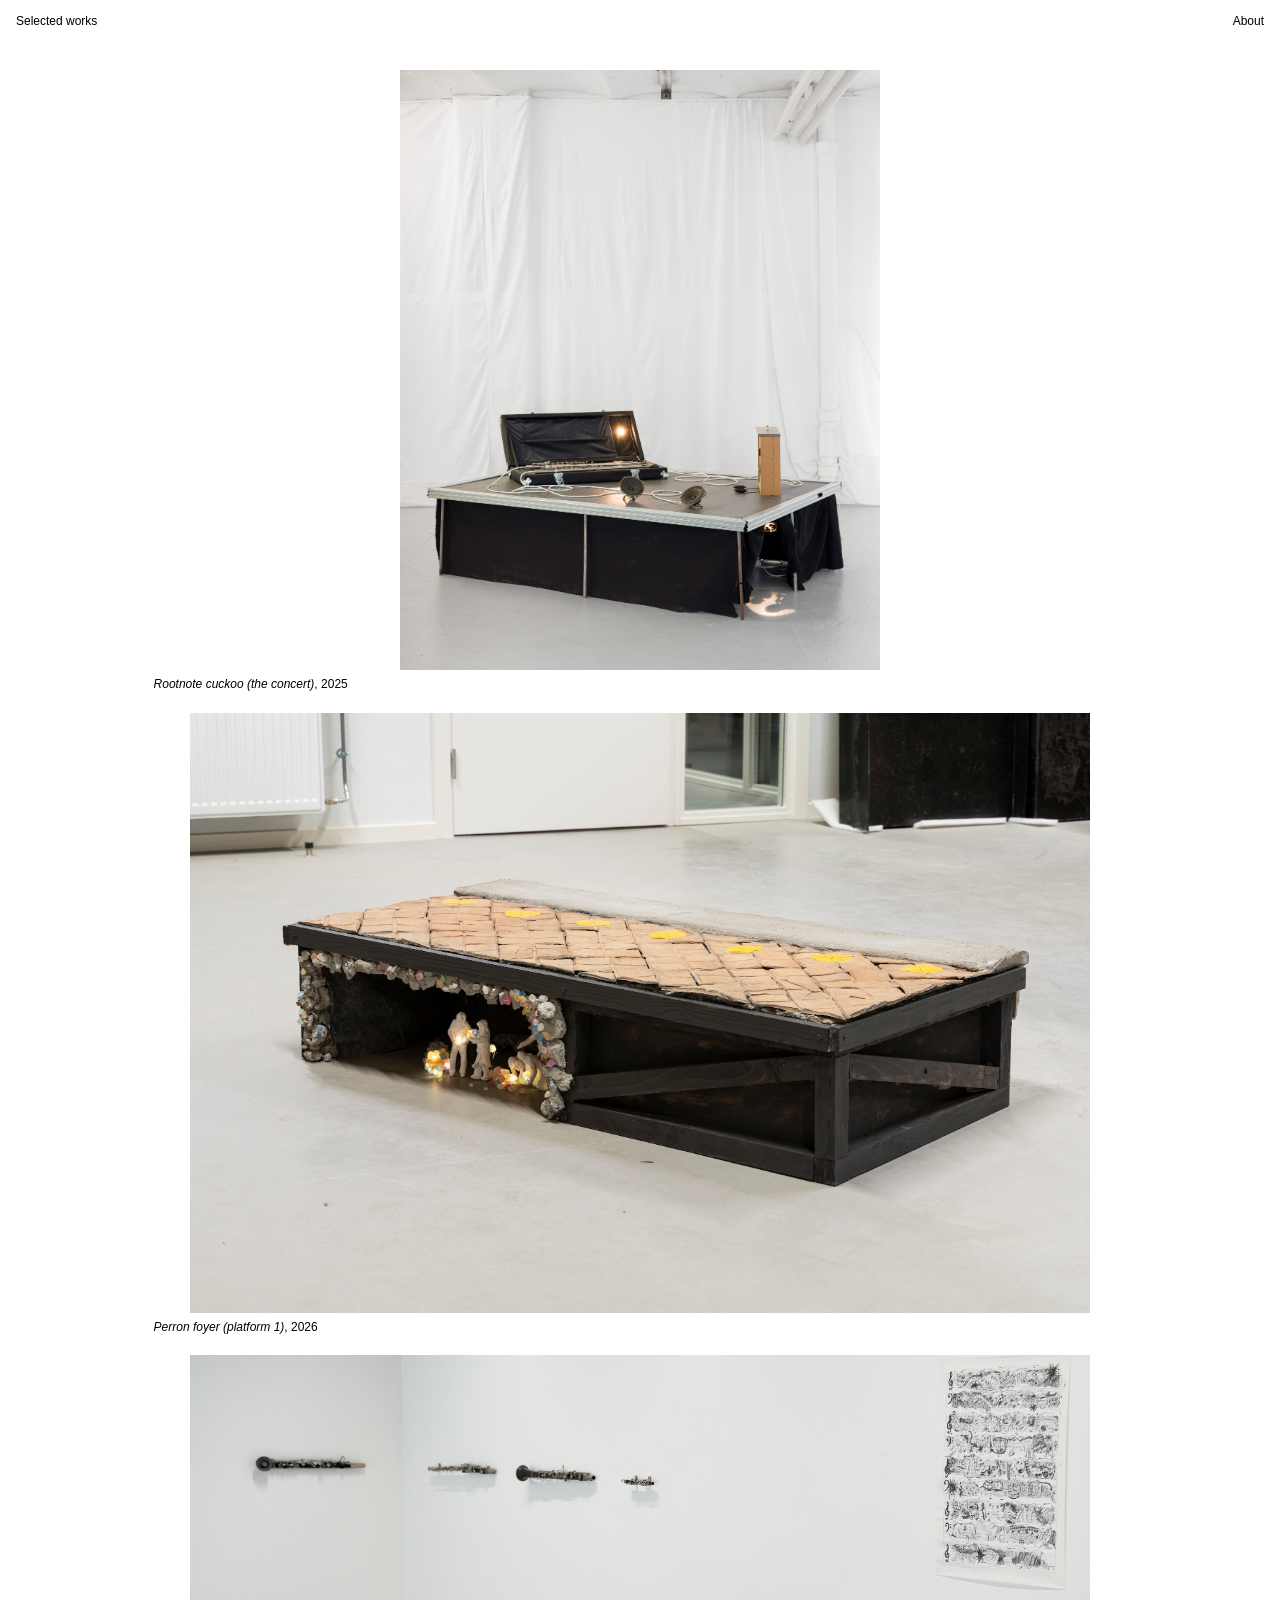
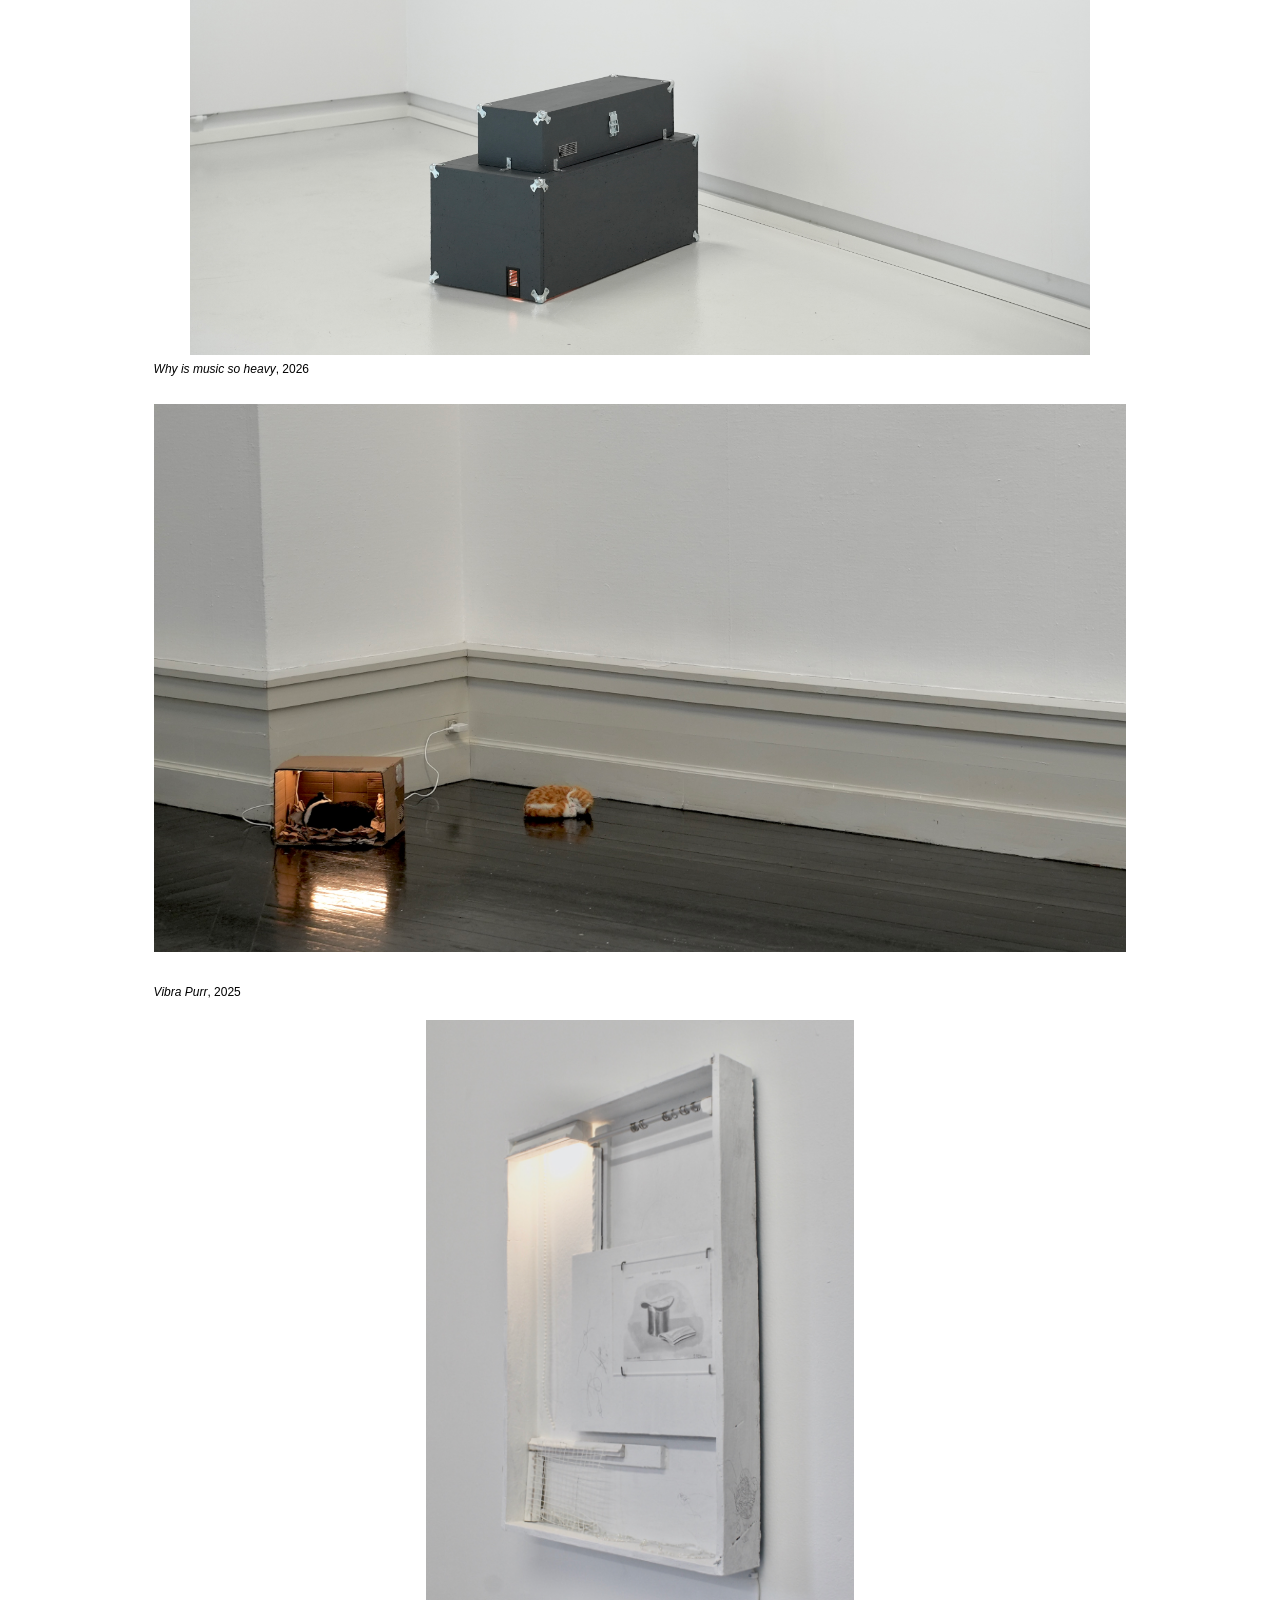
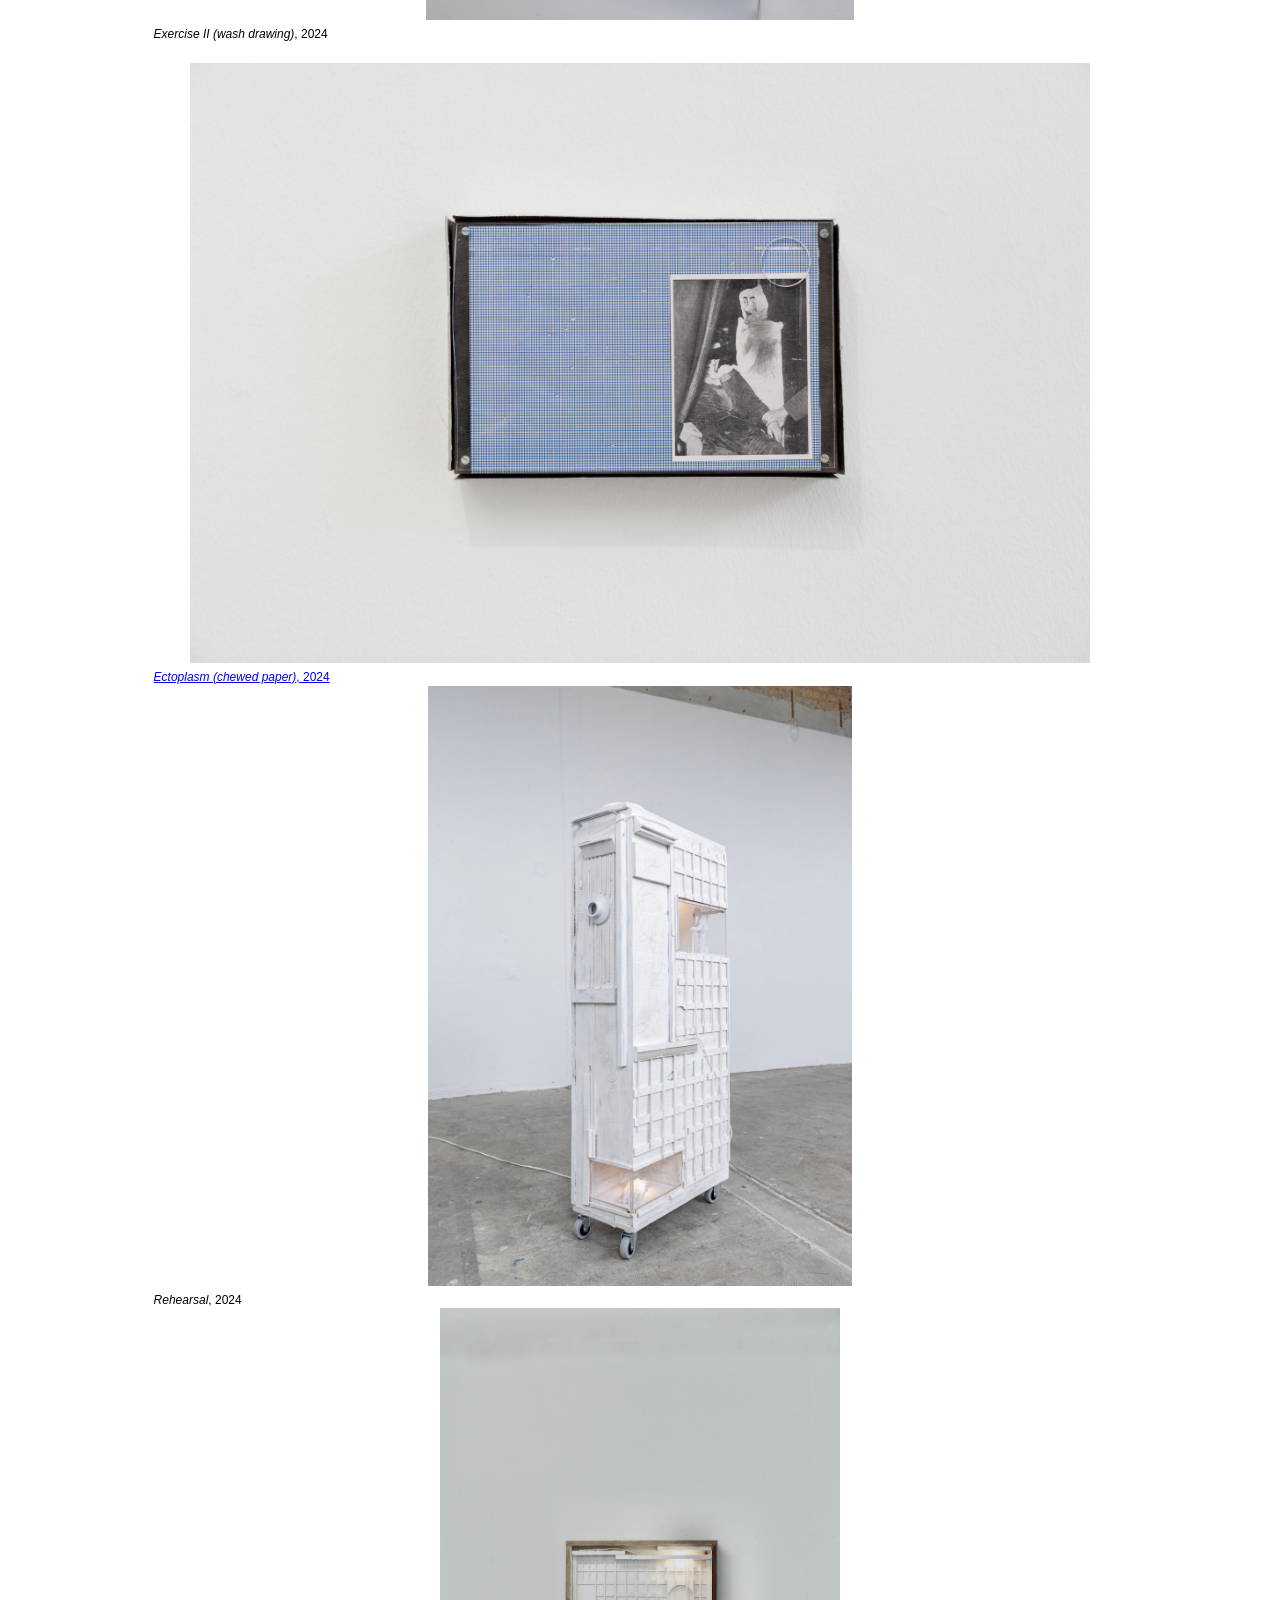
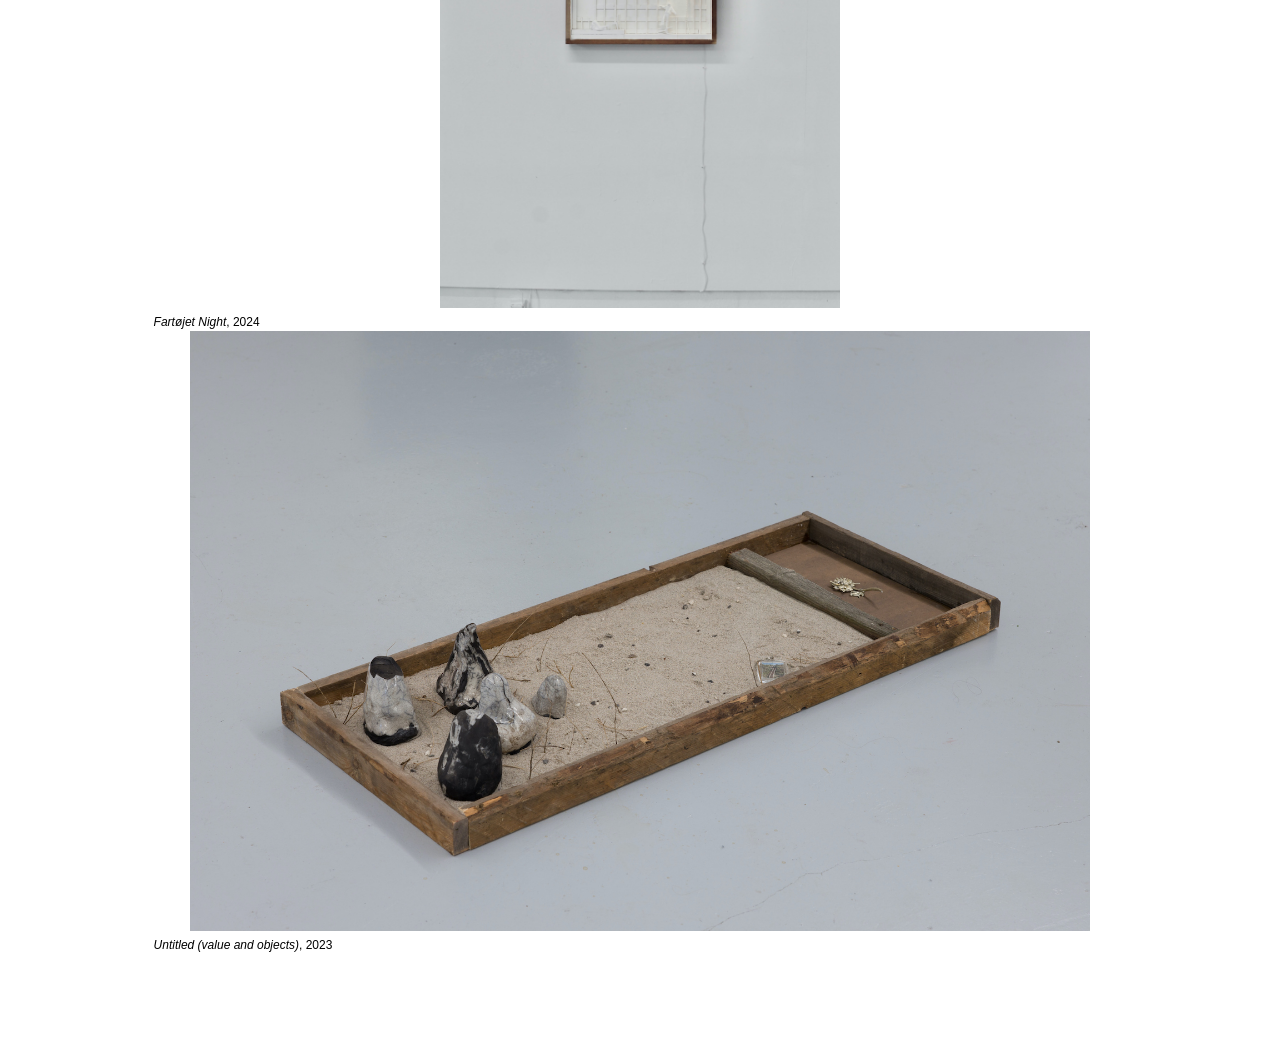
==== index.html @ e44348d5 "Rename works.html to index.html" ====
<!DOCTYPE html>
<html lang="en">

<head>
    <meta charset="UTF-8">
    <meta name="viewport" content="width=device-width, initial-scale=1.0">

    <title>William Niels Møller Nielsen</title>

    <link rel="stylesheet" href="style.css">
</head>


<body>

    <nav>
        <a href="index.html">Selected works</a>
        <a href="about.html">About</a>
    </nav>

    <main>

        <div class="work" id="rootnote">
            <a class="gateway" href="rootnote.html">
                <img src="images/images/djk3års2025_Photo-MikkelKaldal-9.jpg" alt="Rootnote cuckoo">
            </a>

            <div>
                <div class="caption">
                    <span><em>Rootnote cuckoo (the concert)</em>, 2025</span>
                    <span></span>
                </div>
            </div>
        </div>

        <div class="work" id="perron">
            <a class="gateway" href="perron.html">
                <img src="images/images/2. Perron Foyer-kopi.jpg" alt="Perron foyer">
            </a>

            <div>
                <div class="caption">
                    <span><em>Perron foyer (platform 1)</em>, 2026</span>
                    <span></span>
                </div>
            </div>
        </div>

                <div class="work" id="why">
            <a class="gateway" href="why.html">
                <img src="images/images/1.JPG" alt="Why Is Music So Heavy">
            </a>

            <div>
                <div class="caption">
                    <span><em>Why is music so heavy</em>, 2026</span>
                    <span></span>
                </div>

        <div class="work" id="vibrapurr">
            <a class="gateway" href="vivrapurr.html">
                <img src="images/images/Vibra 1.jpg" alt="Vibra Purr">
            </a>

            <div>
                <div class="caption">
                    <span><em>Vibra Purr</em>, 2025</span>
                    <span></span>
                </div>
        
            </div>
        </div>

        <div class="work" id="exercise-ii-wash-drawing">
            <a class="gateway" href="Exercise.html">
                <img src="images/images/Exercise_2.jpeg" alt="Exercise II — overview">
            </a>

            <div>
                <div class="caption">
                    <span><em>Exercise II (wash drawing)</em>, 2024</span>
                    <span></span>
                </div>
            </div>
        </div>
                
         <div class="work" id="ecto">
            <a class="gateway" href="Ecto.html">
                <img src="images/images/ecto1.jpg" alt="Ecto">

                 <div class="caption">
                    <span><em>Ectoplasm (chewed paper)</em>, 2024</span>
                    <span></span>
                </div>

        <div class="work" id="rehearsal">
            <a class="gateway" href="rehearsal.html">
                <img src="images/images/rehearsal1.JPEG" alt="Rehearsal">
            </a>
<div class="caption">
                    <span><em>Rehearsal</em>, 2024</span>
                    <span></span>
        </div>
   <div class="work" id="Fartøjet">
            <a class="gateway" href="Far.html">
                <img src="images/images/Fartøjet 1.jpeg" alt="Fartøjet">
            </a>
<div class="caption">
                    <span><em>Fartøjet Night</em>, 2024</span>
                    <span></span>
     </div>
        <div class="work" id="untitled-value-and-objects">
            <a class="gateway" href="Value.html">
                <img src="images/images/B1.png" alt="Untitled">
            </a>

            <div>
                <div class="caption">
                    <span><em>Untitled (value and objects)</em>, 2023</span>
                    <span></span>
                </div>
            </div>
        </div>

    </main>

</body>

</html>
---- style.css ----
/* BASIC */

* {
    box-sizing: border-box;
}

html,
body {
    margin: 0;
    padding: 0;
}

:root {
    /* image sizing for works: smaller on mobile, larger on desktop */
    --work-image-height-sm: 400px;
    --work-image-height-lg: 600px;
    --work-image-bg: white;
}

body {
    background: white;
    color: black;

    font-family: Helvetica;
    font-size: 12px;

    line-height: 1.3;
}


/* NAVIGATION */

nav {
    position: fixed;

    top: 0;
    left: 0;

    width: 100%;

    display: flex;
    justify-content: space-between;

    padding: 14px 16px;

    background: white;

    z-index: 100;
}

nav a {
    color: black;
    text-decoration: none;
}

nav a:hover {
    text-decoration: underline;
}


/* WORKS */

main {
    padding: 70px 16px 80px;
}

.work {
    margin-bottom: 20px;
}

/* Make all images fit into a fixed-height box without cropping.
   Portrait and landscape images will be centered and scaled to fit,
   producing a consistent visual size while preserving the entire image. */
.work img {
    display: block;

    width: 100%;
    max-width: 100%;
    height: var(--work-image-height-sm);

    object-fit: contain;     /* do not crop; preserve aspect ratio */
    object-position: center;

    background: var(--work-image-bg); /* visible padding area for portrait images */
}

.caption {
    display: flex;
    justify-content: space-between;

    margin-top: 7px;
}


/* ABOUT */

.about {
    max-width: 600px;
}

.about h1 {
    font-size: 10px;
    font-weight: normal;

    margin: 0 0 20px;
}

.about p {
    margin: 0 0 25px;
}

.about a {
    color: black;
}

.about-image img {
    display: block;
    width: 100%;
    height: auto;
    object-fit: contain;
}


/* DESKTOP */

@media (min-width: 900px) {

    main {
        padding-left: 12vw;
        padding-right: 12vw;
    }

    .work img {
        height: var(--work-image-height-lg);
    }

}

/* Gateway button image cursor */
.gateway img {
    cursor: pointer;
}

/* Banner page styles for the gateway pages */
.banner-page .banner {
    height: 100vh;
    background-size: cover;
    background-position: center;
    display: flex;
    align-items: center;
    justify-content: center;
}

.banner-inner {
    background: rgba(255,255,255,0.85);
    padding: 30px;
    text-align: center;
    max-width: 800px;
}

.enter-button {
    display: inline-block;
    margin-top: 18px;
    padding: 10px 18px;
    background: black;
    color: white;
    text-decoration: none;
    font-weight: bold;
}

.enter-button:hover {
    opacity: 0.9;
}
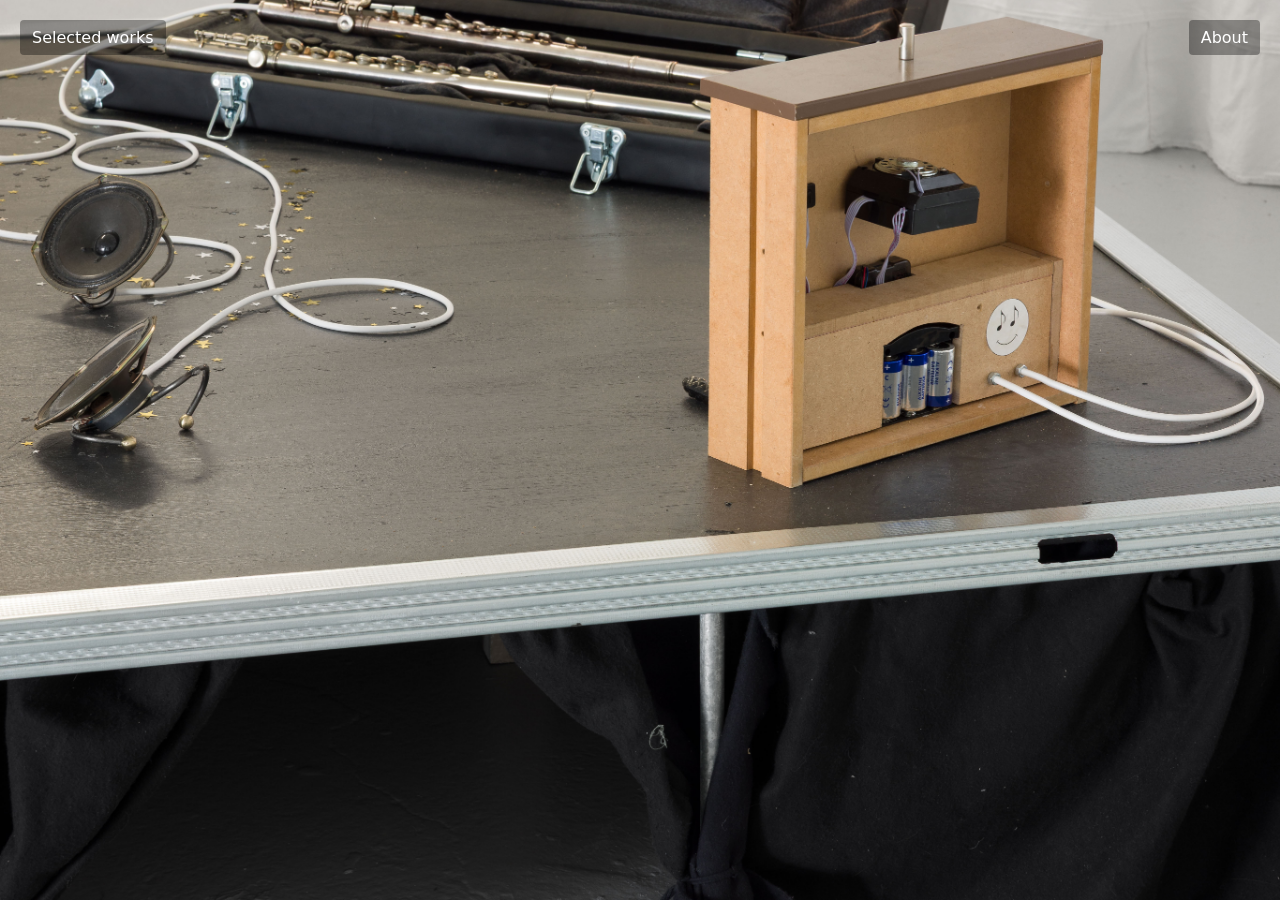
==== commit c88f7fd5: "Add selected.html (copy of previous index) and replace index.html with full-bleed hero start page" ====
--- a/index.html
+++ b/index.html
@@ -1,129 +1,34 @@
 <!DOCTYPE html>
 <html lang="en">
-
 <head>
-    <meta charset="UTF-8">
-    <meta name="viewport" content="width=device-width, initial-scale=1.0">
-
-    <title>William Niels Møller Nielsen</title>
-
-    <link rel="stylesheet" href="style.css">
+  <meta charset="utf-8">
+  <meta name="viewport" content="width=device-width,initial-scale=1">
+  <title>William Niels Møller Nielsen</title>
+  <style>
+    html,body{height:100%;margin:0}
+    body{
+      background-image:url('images/images/djk3års2025_Photo-MikkelKaldal-10.jpg');
+      background-size:cover;
+      background-position:center;
+      background-repeat:no-repeat;
+      font-family:system-ui, -apple-system, "Segoe UI", Roboto, "Helvetica Neue", Arial;
+      color:#fff;
+    }
+    nav{position:fixed;top:20px;left:20px;right:20px;display:flex;justify-content:space-between;align-items:center;pointer-events:none}
+    nav a{pointer-events:auto;color:#fff;text-decoration:none;padding:8px 12px;border-radius:4px;transition:background .15s, color .15s}
+    nav a.left{background:rgba(0,0,0,0.35)}
+    nav a.right{background:rgba(0,0,0,0.35)}
+    nav a:hover{background:rgba(0,0,0,0.6)}
+    .visually-hidden{position:absolute;width:1px;height:1px;padding:0;margin:-1px;overflow:hidden;clip:rect(0 0 0 0);white-space:nowrap;border:0}
+  </style>
 </head>
-
-
 <body>
-
-    <nav>
-        <a href="index.html">Selected works</a>
-        <a href="about.html">About</a>
-    </nav>
-
-    <main>
-
-        <div class="work" id="rootnote">
-            <a class="gateway" href="rootnote.html">
-                <img src="images/images/djk3års2025_Photo-MikkelKaldal-9.jpg" alt="Rootnote cuckoo">
-            </a>
-
-            <div>
-                <div class="caption">
-                    <span><em>Rootnote cuckoo (the concert)</em>, 2025</span>
-                    <span></span>
-                </div>
-            </div>
-        </div>
-
-        <div class="work" id="perron">
-            <a class="gateway" href="perron.html">
-                <img src="images/images/2. Perron Foyer-kopi.jpg" alt="Perron foyer">
-            </a>
-
-            <div>
-                <div class="caption">
-                    <span><em>Perron foyer (platform 1)</em>, 2026</span>
-                    <span></span>
-                </div>
-            </div>
-        </div>
-
-                <div class="work" id="why">
-            <a class="gateway" href="why.html">
-                <img src="images/images/1.JPG" alt="Why Is Music So Heavy">
-            </a>
-
-            <div>
-                <div class="caption">
-                    <span><em>Why is music so heavy</em>, 2026</span>
-                    <span></span>
-                </div>
-
-        <div class="work" id="vibrapurr">
-            <a class="gateway" href="vivrapurr.html">
-                <img src="images/images/Vibra 1.jpg" alt="Vibra Purr">
-            </a>
-
-            <div>
-                <div class="caption">
-                    <span><em>Vibra Purr</em>, 2025</span>
-                    <span></span>
-                </div>
-        
-            </div>
-        </div>
-
-        <div class="work" id="exercise-ii-wash-drawing">
-            <a class="gateway" href="Exercise.html">
-                <img src="images/images/Exercise_2.jpeg" alt="Exercise II — overview">
-            </a>
-
-            <div>
-                <div class="caption">
-                    <span><em>Exercise II (wash drawing)</em>, 2024</span>
-                    <span></span>
-                </div>
-            </div>
-        </div>
-                
-         <div class="work" id="ecto">
-            <a class="gateway" href="Ecto.html">
-                <img src="images/images/ecto1.jpg" alt="Ecto">
-
-                 <div class="caption">
-                    <span><em>Ectoplasm (chewed paper)</em>, 2024</span>
-                    <span></span>
-                </div>
-
-        <div class="work" id="rehearsal">
-            <a class="gateway" href="rehearsal.html">
-                <img src="images/images/rehearsal1.JPEG" alt="Rehearsal">
-            </a>
-<div class="caption">
-                    <span><em>Rehearsal</em>, 2024</span>
-                    <span></span>
-        </div>
-   <div class="work" id="Fartøjet">
-            <a class="gateway" href="Far.html">
-                <img src="images/images/Fartøjet 1.jpeg" alt="Fartøjet">
-            </a>
-<div class="caption">
-                    <span><em>Fartøjet Night</em>, 2024</span>
-                    <span></span>
-     </div>
-        <div class="work" id="untitled-value-and-objects">
-            <a class="gateway" href="Value.html">
-                <img src="images/images/B1.png" alt="Untitled">
-            </a>
-
-            <div>
-                <div class="caption">
-                    <span><em>Untitled (value and objects)</em>, 2023</span>
-                    <span></span>
-                </div>
-            </div>
-        </div>
-
-    </main>
-
+  <nav>
+    <a class="left" href="selected.html">Selected works</a>
+    <a class="right" href="about.html">About</a>
+  </nav>
+  <main>
+    <a href="selected.html" class="visually-hidden">Enter site — Selected works</a>
+  </main>
 </body>
-
 </html>
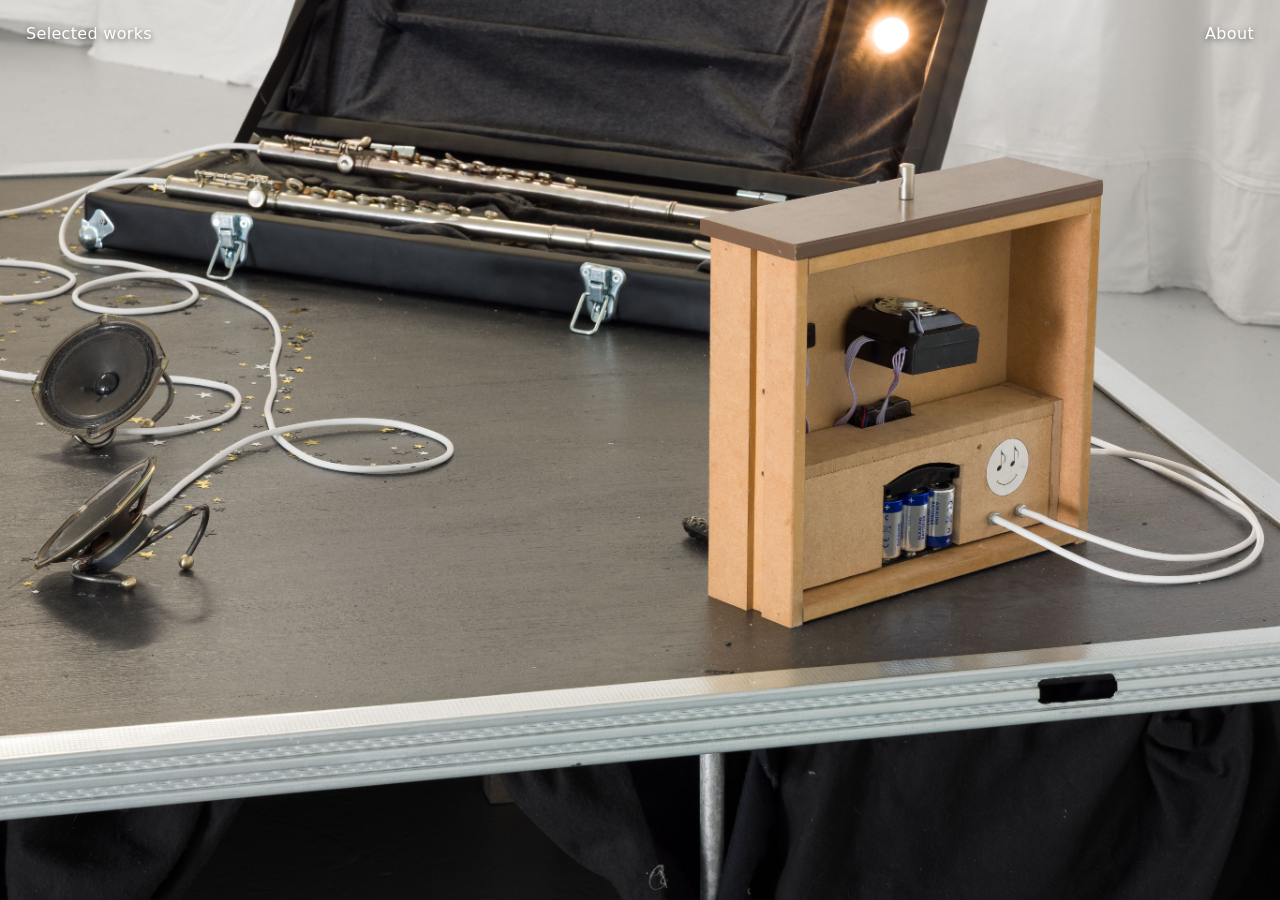
==== commit 66ac6e98: "Remove nav backgrounds and shift hero cropping up" ====
--- a/index.html
+++ b/index.html
@@ -9,17 +9,22 @@
     body{
       background-image:url('images/images/djk3års2025_Photo-MikkelKaldal-10.jpg');
       background-size:cover;
-      background-position:center;
+      /* flyt billedet lidt op */
+      background-position:center 30%;
       background-repeat:no-repeat;
       font-family:system-ui, -apple-system, "Segoe UI", Roboto, "Helvetica Neue", Arial;
       color:#fff;
     }
     nav{position:fixed;top:20px;left:20px;right:20px;display:flex;justify-content:space-between;align-items:center;pointer-events:none}
-    nav a{pointer-events:auto;color:#fff;text-decoration:none;padding:8px 12px;border-radius:4px;transition:background .15s, color .15s}
-    nav a.left{background:rgba(0,0,0,0.35)}
-    nav a.right{background:rgba(0,0,0,0.35)}
-    nav a:hover{background:rgba(0,0,0,0.6)}
+    /* fjern kasserne: ingen baggrund, ingen border-radius, mindre padding */
+    nav a{pointer-events:auto;color:#fff;text-decoration:none;padding:4px 6px;border-radius:0;transition:opacity .15s, transform .15s;font-weight:500;letter-spacing:0.02em}
+    nav a.left{}
+    nav a.right{}
+    nav a:hover{opacity:0.85;transform:translateY(-1px)}
+    /* lille skygge på teksten så den står ud over billedet */
+    nav a{ text-shadow:0 2px 6px rgba(0,0,0,0.6) }
     .visually-hidden{position:absolute;width:1px;height:1px;padding:0;margin:-1px;overflow:hidden;clip:rect(0 0 0 0);white-space:nowrap;border:0}
+    @media (max-width:520px){nav{top:12px;left:12px;right:12px}nav a{font-size:14px}}
   </style>
 </head>
 <body>
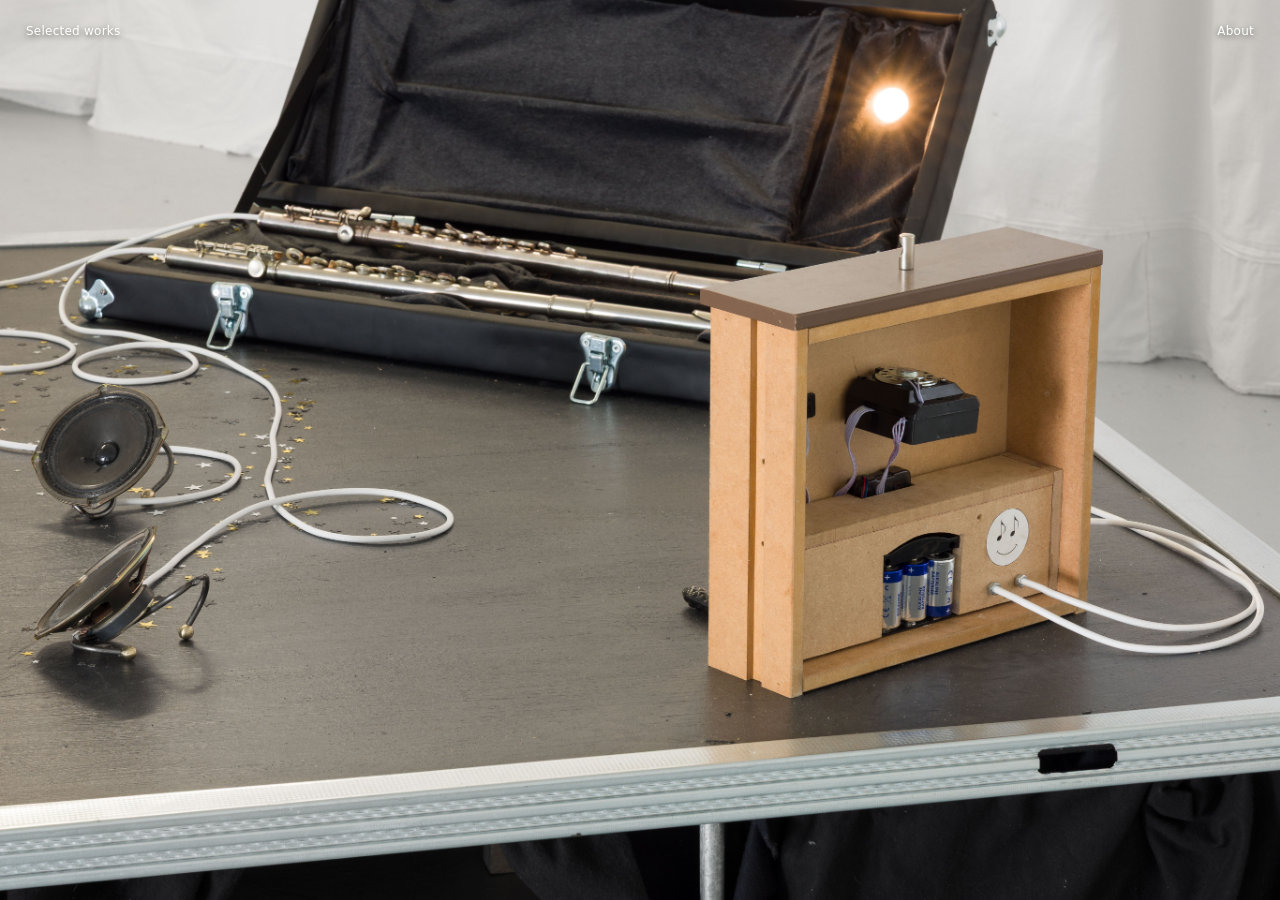
==== commit 51e71571: "Adjust hero crop to 20% and set nav link font-size to match selected.html" ====
--- a/index.html
+++ b/index.html
@@ -9,8 +9,8 @@
     body{
       background-image:url('images/images/djk3års2025_Photo-MikkelKaldal-10.jpg');
       background-size:cover;
-      /* flyt billedet lidt op */
-      background-position:center 30%;
+      /* flyt billedet mere op (20%) som du ønskede */
+      background-position:center 20%;
       background-repeat:no-repeat;
       font-family:system-ui, -apple-system, "Segoe UI", Roboto, "Helvetica Neue", Arial;
       color:#fff;
@@ -18,6 +18,8 @@
     nav{position:fixed;top:20px;left:20px;right:20px;display:flex;justify-content:space-between;align-items:center;pointer-events:none}
     /* fjern kasserne: ingen baggrund, ingen border-radius, mindre padding */
     nav a{pointer-events:auto;color:#fff;text-decoration:none;padding:4px 6px;border-radius:0;transition:opacity .15s, transform .15s;font-weight:500;letter-spacing:0.02em}
+    /* sæt font-size så den matcher selected.html (base i style.css er 12px) */
+    nav a{font-size:12px}
     nav a.left{}
     nav a.right{}
     nav a:hover{opacity:0.85;transform:translateY(-1px)}
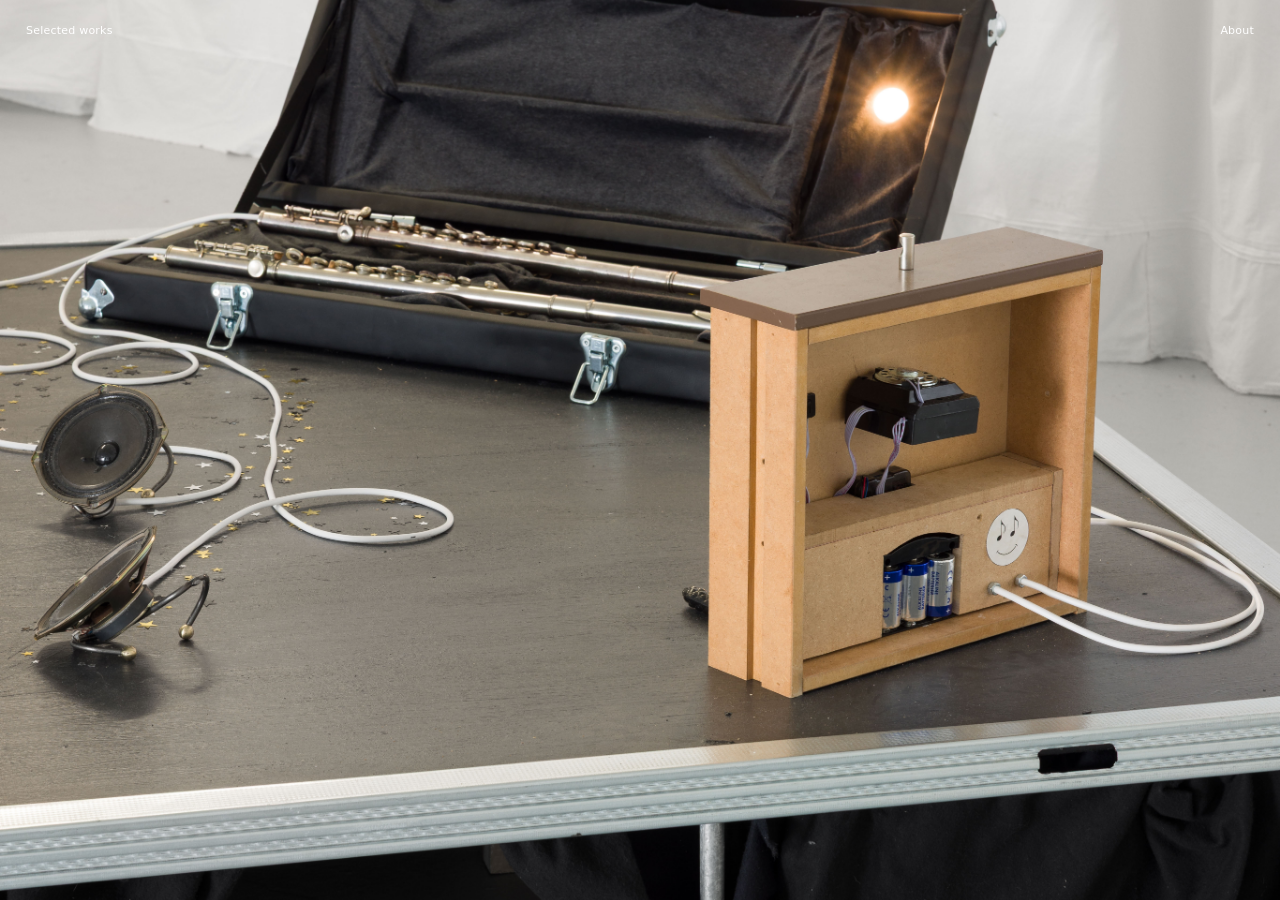
==== commit 5abcea89: "Adjust navigation link styles and font sizes" ====
--- a/index.html
+++ b/index.html
@@ -17,14 +17,13 @@
     }
     nav{position:fixed;top:20px;left:20px;right:20px;display:flex;justify-content:space-between;align-items:center;pointer-events:none}
     /* fjern kasserne: ingen baggrund, ingen border-radius, mindre padding */
-    nav a{pointer-events:auto;color:#fff;text-decoration:none;padding:4px 6px;border-radius:0;transition:opacity .15s, transform .15s;font-weight:500;letter-spacing:0.02em}
+    nav a{pointer-events:auto;color:#fff;text-decoration:none;padding:4px 6px;border-radius:0;transition:opacity .15s, transform .15s;font-weight:300;letter-spacing:0.02em}
     /* sæt font-size så den matcher selected.html (base i style.css er 12px) */
-    nav a{font-size:12px}
+    nav a{font-size:11px}
     nav a.left{}
     nav a.right{}
     nav a:hover{opacity:0.85;transform:translateY(-1px)}
-    /* lille skygge på teksten så den står ud over billedet */
-    nav a{ text-shadow:0 2px 6px rgba(0,0,0,0.6) }
+    
     .visually-hidden{position:absolute;width:1px;height:1px;padding:0;margin:-1px;overflow:hidden;clip:rect(0 0 0 0);white-space:nowrap;border:0}
     @media (max-width:520px){nav{top:12px;left:12px;right:12px}nav a{font-size:14px}}
   </style>
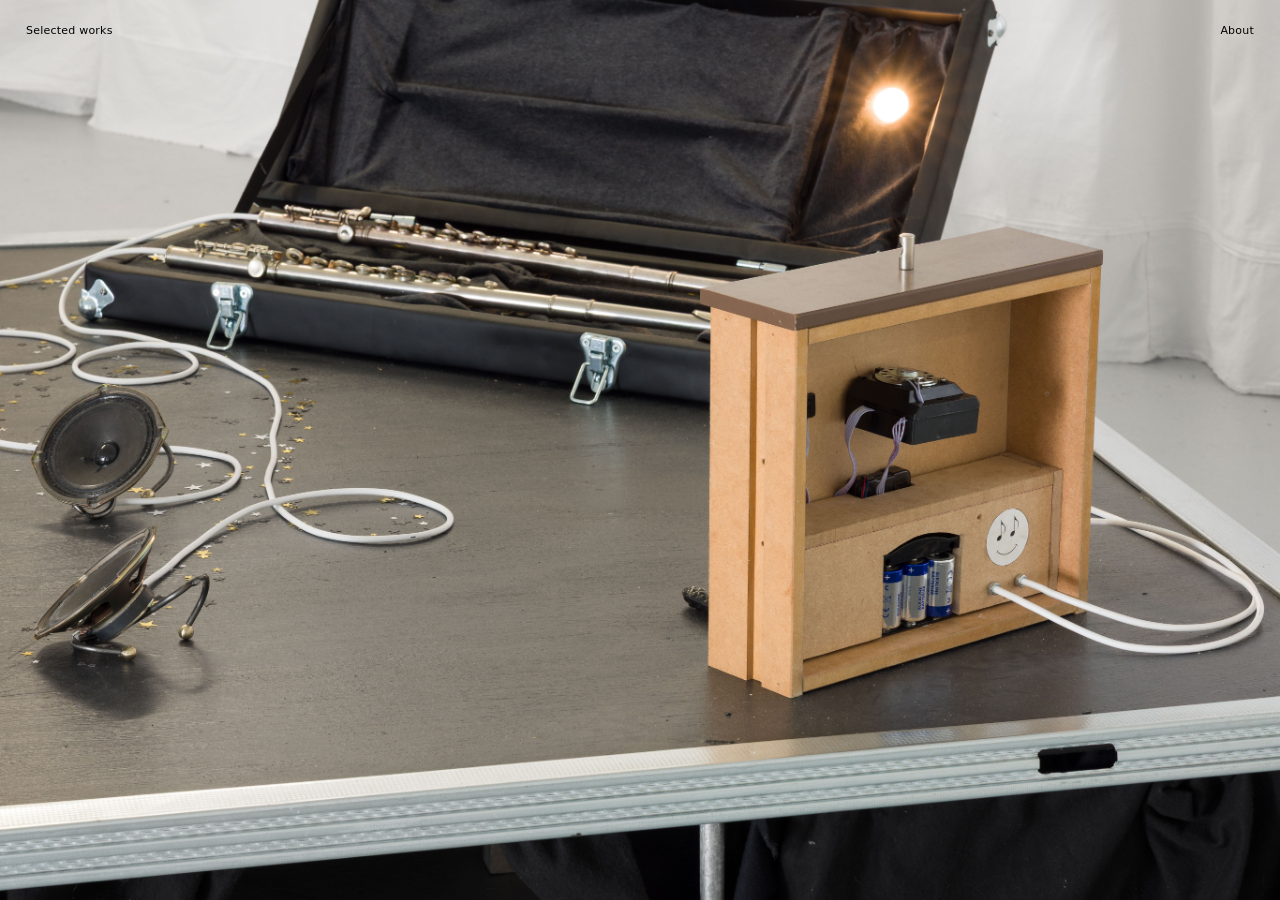
==== commit e099a749: "Make homepage navigation black and image clickable" ====
--- a/index.html
+++ b/index.html
@@ -13,28 +13,27 @@
       background-position:center 20%;
       background-repeat:no-repeat;
       font-family:system-ui, -apple-system, "Segoe UI", Roboto, "Helvetica Neue", Arial;
-      color:#fff;
+      color:#000;
     }
-    nav{position:fixed;top:20px;left:20px;right:20px;display:flex;justify-content:space-between;align-items:center;pointer-events:none}
+    nav{position:fixed;z-index:1;top:20px;left:20px;right:20px;display:flex;justify-content:space-between;align-items:center;pointer-events:none}
     /* fjern kasserne: ingen baggrund, ingen border-radius, mindre padding */
-    nav a{pointer-events:auto;color:#fff;text-decoration:none;padding:4px 6px;border-radius:0;transition:opacity .15s, transform .15s;font-weight:300;letter-spacing:0.02em}
+    nav a{pointer-events:auto;color:#000;text-decoration:none;padding:4px 6px;border-radius:0;transition:opacity .15s, transform .15s;font-weight:300;letter-spacing:0.02em}
     /* sæt font-size så den matcher selected.html (base i style.css er 12px) */
     nav a{font-size:11px}
     nav a.left{}
     nav a.right{}
     nav a:hover{opacity:0.85;transform:translateY(-1px)}
-    
+
+    .screen-link{position:fixed;inset:0;display:block;z-index:0}
     .visually-hidden{position:absolute;width:1px;height:1px;padding:0;margin:-1px;overflow:hidden;clip:rect(0 0 0 0);white-space:nowrap;border:0}
     @media (max-width:520px){nav{top:12px;left:12px;right:12px}nav a{font-size:14px}}
   </style>
 </head>
 <body>
+  <a href="selected.html" class="screen-link" aria-label="Go to Selected works"><span class="visually-hidden">Enter site — Selected works</span></a>
   <nav>
     <a class="left" href="selected.html">Selected works</a>
     <a class="right" href="about.html">About</a>
   </nav>
-  <main>
-    <a href="selected.html" class="visually-hidden">Enter site — Selected works</a>
-  </main>
 </body>
 </html>
